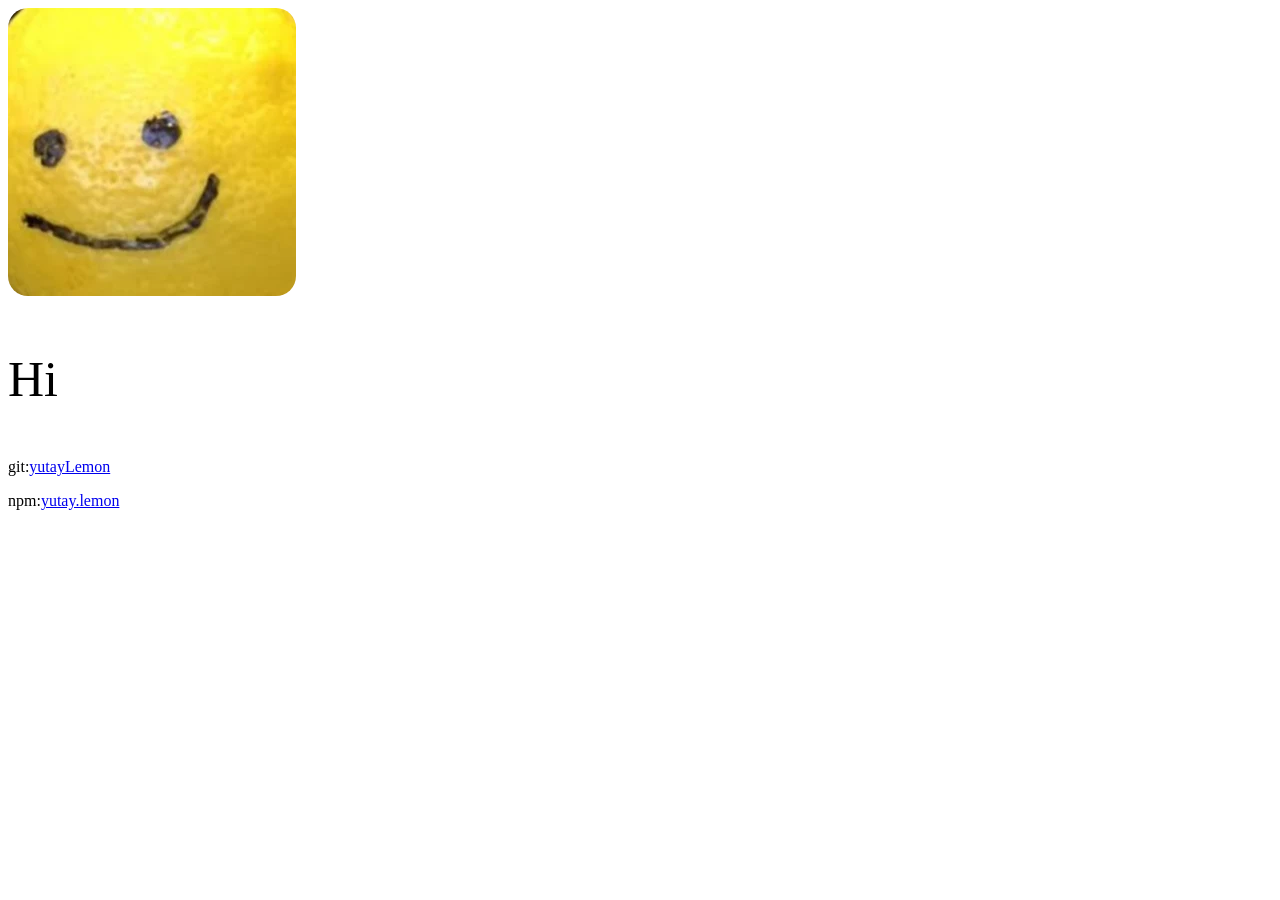
==== index.html @ edf60482 "hay" ====
<!DOCTYPE html>
<head>
<link rel="stylesheet" href="index.css">
</head>
<body>
<img src="lemon.png" class="lemonImg">
<p class="hi">Hi</p>
<p>git:<a href="https://github.com/yutayLemon">yutayLemon</a></p>
<p>npm:<a href="https://www.npmjs.com/~yutay.lemon">yutay.lemon</a></p>
<script src="index.js"></script>
</body>
---- index.css ----
.lemonImg{
    border-radius: 20px;
}

.hi{
    font-size: 50px;
}
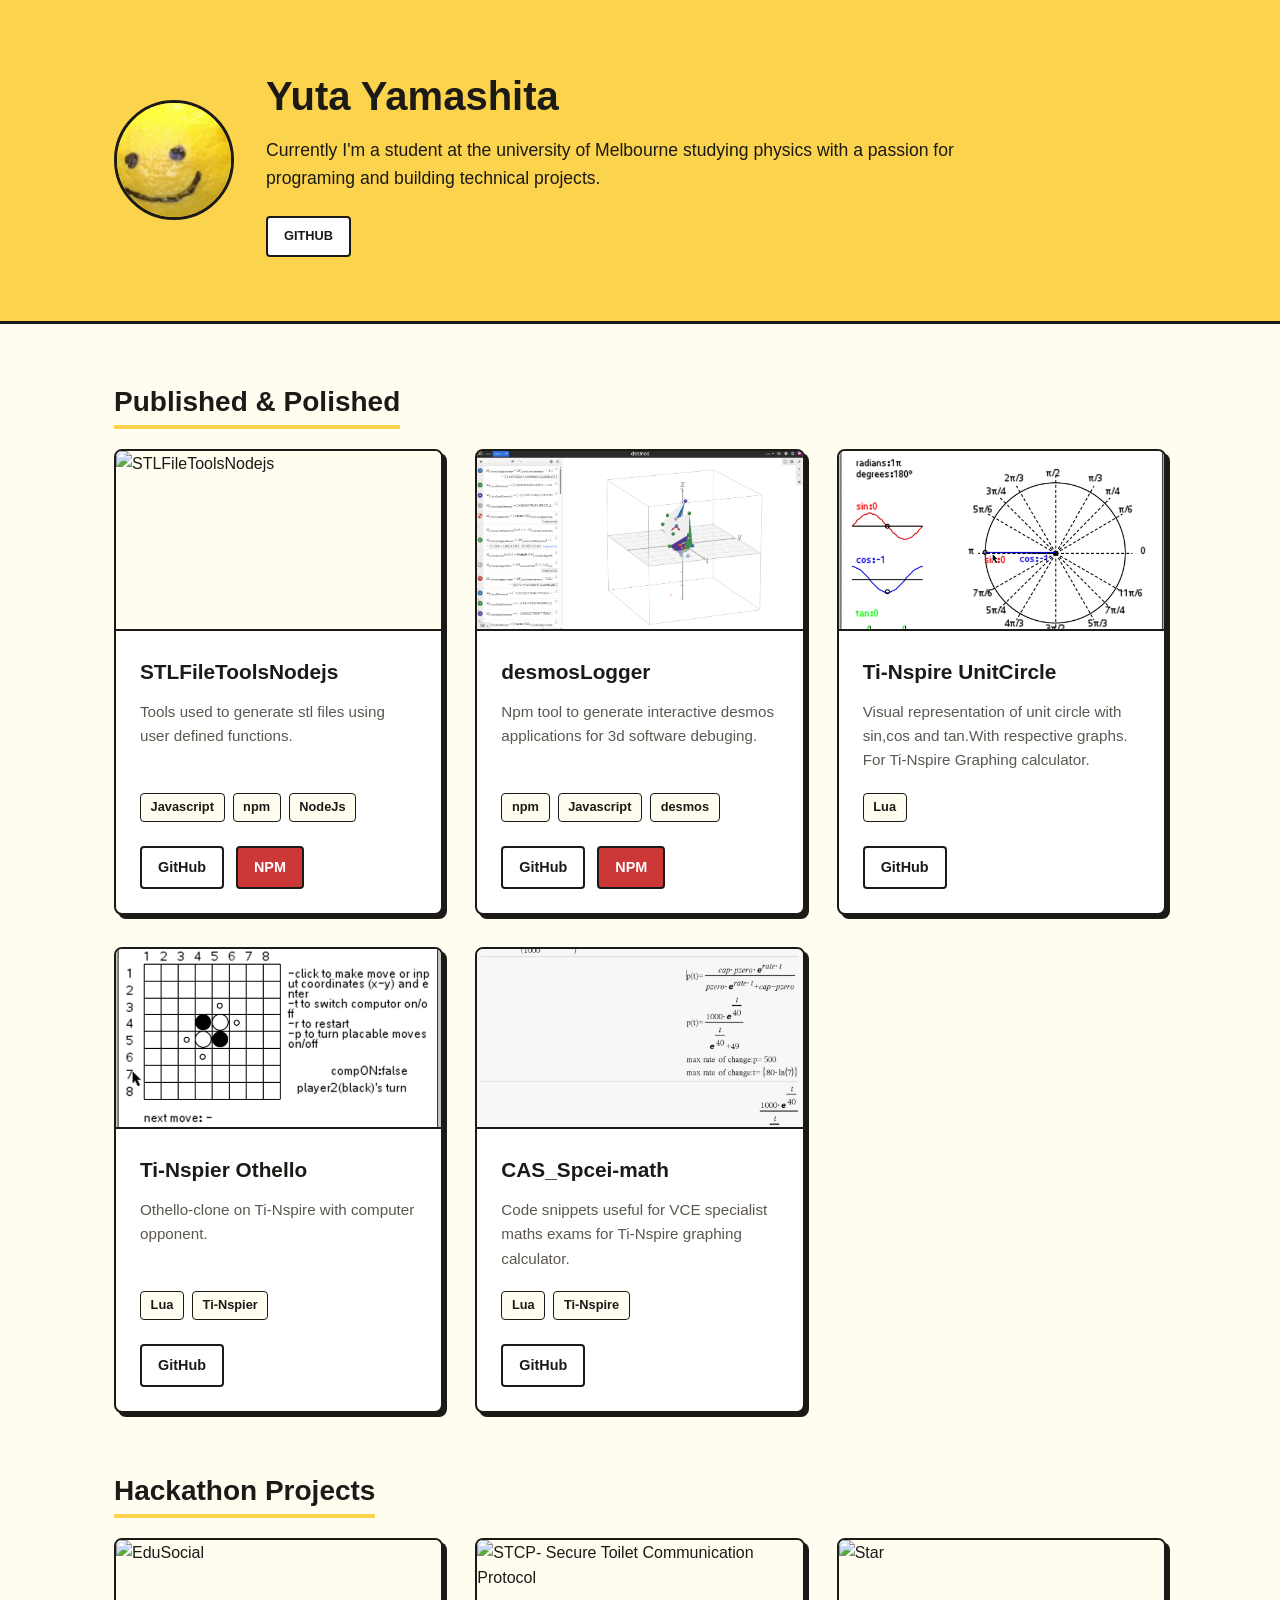
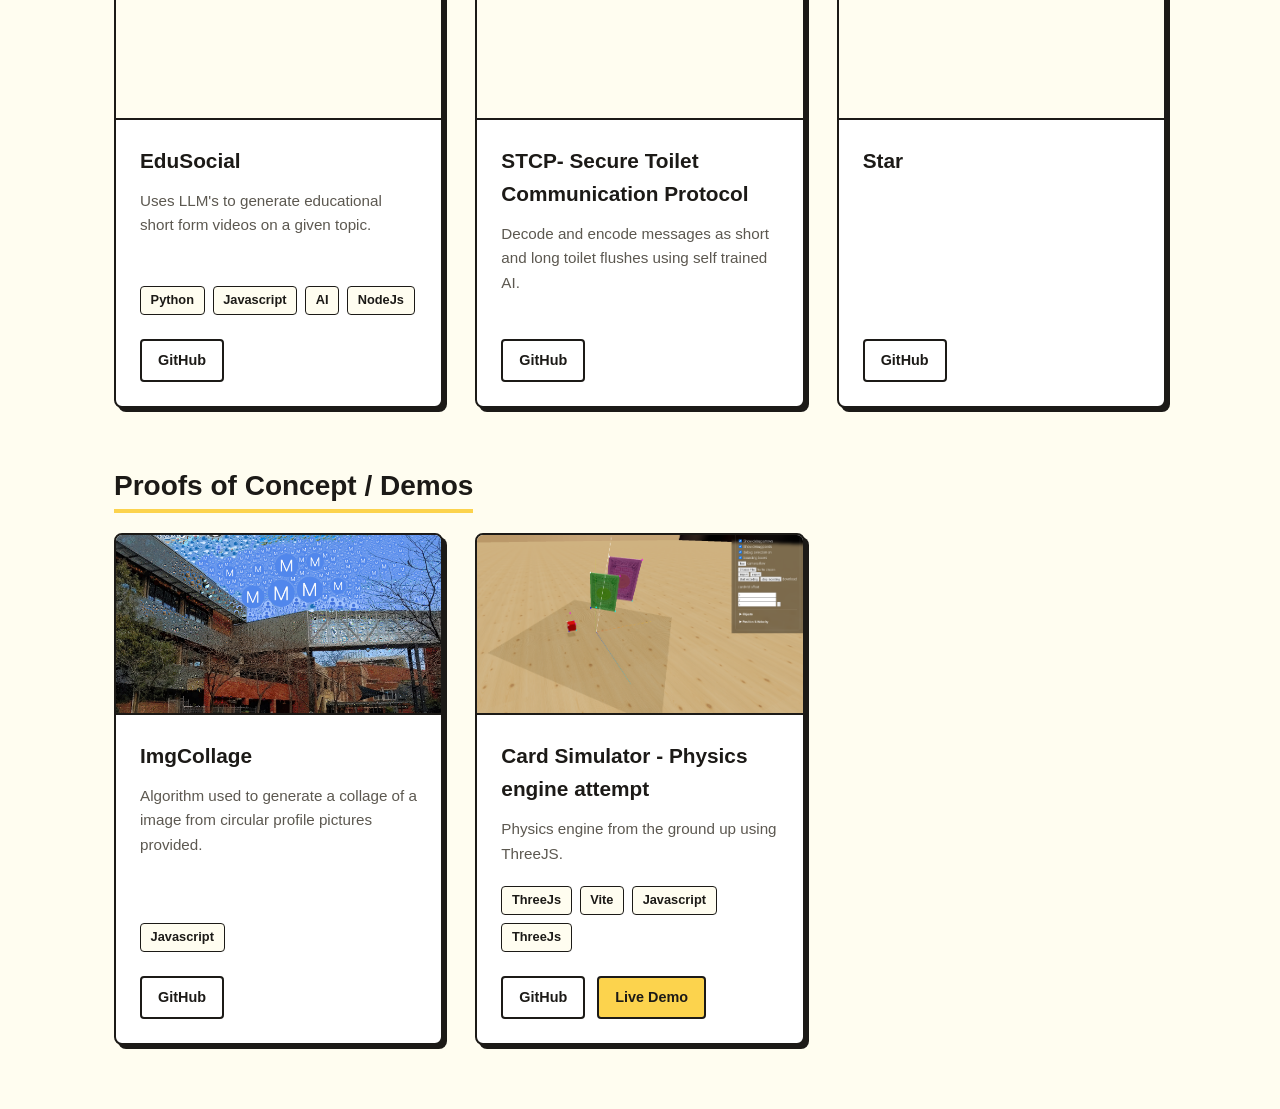
==== commit 1ca9ff52: "stuff" ====
--- a/index.html
+++ b/index.html
@@ -1,11 +1,108 @@
 <!DOCTYPE html>
+<html lang="en">
 <head>
-<link rel="stylesheet" href="index.css">
+    <meta charset="UTF-8">
+    <meta name="viewport" content="width=device-width, initial-scale=1.0">
+    <title>My Portfolio</title>
+    <link rel="stylesheet" href="styles.css">
 </head>
 <body>
-<img src="lemon.png" class="lemonImg">
-<p class="hi">Hi</p>
-<p>git:<a href="https://github.com/yutayLemon">yutayLemon</a></p>
-<p>npm:<a href="https://www.npmjs.com/~yutay.lemon">yutay.lemon</a></p>
-<script src="index.js"></script>
-</body>+
+    <!-- Intro / Profile Section -->
+    <header class="intro-section">
+        <div class="container header-container">
+            <img id="profile-pic" src="" alt="Profile Picture" class="profile-pic" style="display:none;">
+            <div class="profile-text">
+                <h1 id="profile-name">Loading...</h1>
+                <p id="profile-bio"></p>
+                <div id="social-links" class="social-links"></div>
+            </div>
+        </div>
+    </header>
+
+    <main class="container">
+        <!-- Published Section -->
+        <section class="project-group-section" id="group-published">
+            <h2>Published & Polished</h2>
+            <div class="project-grid" id="grid-published"></div>
+        </section>
+
+        <!-- Hackathons Section -->
+        <section class="project-group-section" id="group-hackathons">
+            <h2>Hackathon Projects</h2>
+            <div class="project-grid" id="grid-hackathons"></div>
+        </section>
+
+        <!-- Proof of Concept Section -->
+        <section class="project-group-section" id="group-poc">
+            <h2>Proofs of Concept / Demos</h2>
+            <div class="project-grid" id="grid-poc"></div>
+        </section>
+    </main>
+
+    <script>
+        fetch('./projects.json')
+            .then(res => res.json())
+            .then(data => {
+                // Populate Profile
+                document.title = `${data.profile.name} | Portfolio`;
+                document.getElementById('profile-name').innerText = data.profile.name;
+                document.getElementById('profile-bio').innerText = data.profile.bio;
+                
+                if(data.profile.profilePic) {
+                    const pic = document.getElementById('profile-pic');
+                    pic.src = data.profile.profilePic;
+                    pic.style.display = 'block';
+                }
+
+                // Populate Socials
+                const socialsContainer = document.getElementById('social-links');
+                Object.entries(data.profile.socials).forEach(([platform, url]) => {
+                    if (url && url !== '#') {
+                        const link = document.createElement('a');
+                        link.href = url;
+                        link.className = 'btn text-btn';
+                        link.target = '_blank';
+                        link.innerText = platform.toUpperCase();
+                        socialsContainer.appendChild(link);
+                    }
+                });
+const renderGrid = (gridId, projectList) => {
+    const grid = document.getElementById(gridId);
+    if(!projectList || projectList.length === 0) {
+        grid.parentElement.style.display = 'none';
+        return;
+    }
+    
+    projectList.forEach(proj => {
+        const techBadges = proj.technologies.map(t => `<span class="badge">${t}</span>`).join('');
+        
+        // 1. Generate conditional buttons based on existence of links
+        const demoBtn = proj.demoLink ? `<a href="${proj.demoLink}" target="_blank" class="btn primary-btn">Live Demo</a>` : '';
+        const npmBtn = proj.npmLink ? `<a href="${proj.npmLink}" target="_blank" class="btn npm-btn">NPM</a>` : '';
+        
+        const card = document.createElement('div');
+        card.className = 'project-card';
+        card.innerHTML = `
+            <img src="${proj.image || 'https://placeholder.pics/svg/500x300'}" alt="${proj.title}" class="project-img">
+            <div class="project-info">
+                <h3>${proj.title}</h3>
+                <p>${proj.description}</p>
+                <div class="tech-stack">${techBadges}</div>
+                <div class="project-actions">
+                    <a href="${proj.githubLink}" target="_blank" class="btn secondary-btn">GitHub</a>
+                    ${npmBtn}  ${demoBtn}
+                </div>
+            </div>
+        `;
+        grid.appendChild(card);
+    });
+};
+                renderGrid('grid-published', data.projects.published);
+                renderGrid('grid-hackathons', data.projects.hackathons);
+                renderGrid('grid-poc', data.projects.poc);
+            })
+            .catch(err => console.error("Error loading projects data:", err));
+    </script>
+</body>
+</html>
--- a/styles.css
+++ b/styles.css
@@ -0,0 +1,227 @@
+:root {
+    --bg-color: #FFFDF0;
+    --card-bg: #FFFFFF;
+    --text-main: #1C1A17;
+    --text-muted: #5C5850;
+    --primary-yellow: #FCD34D;
+    --accent-yellow-dark: #D97706;
+    --border-color: #E5E1D8;
+    --radius: 8px;
+}
+
+* {
+    box-sizing: border-box;
+    margin: 0;
+    padding: 0;
+}
+
+body {
+    background-color: var(--bg-color);
+    color: var(--text-main);
+    font-family: -apple-system, BlinkMacSystemFont, "Segoe UI", Roboto, Helvetica, Arial, sans-serif;
+    line-height: 1.6;
+    padding-bottom: 4rem;
+}
+
+.container {
+    max-width: 1100px;
+    margin: 0 auto;
+    padding: 0 1.5rem;
+}
+
+/* Header Section */
+.intro-section {
+    background-color: var(--primary-yellow);
+    padding: 4rem 0;
+    border-bottom: 3px solid var(--text-main);
+}
+
+.header-container {
+    display: flex;
+    align-items: center;
+    gap: 2rem;
+}
+
+.profile-pic {
+    width: 120px;
+    height: 120px;
+    border-radius: 50%;
+    object-fit: cover;
+    border: 3px solid var(--text-main);
+    background-color: var(--card-bg);
+}
+
+.profile-text h1 {
+    font-size: 2.5rem;
+    font-weight: 800;
+    margin-bottom: 0.5rem;
+}
+
+.profile-text p {
+    font-size: 1.1rem;
+    max-width: 700px;
+    color: var(--text-main);
+    margin-bottom: 1.5rem;
+}
+
+/* Dynamic Grids */
+.project-group-section {
+    margin-top: 3.5rem;
+}
+
+.project-group-section h2 {
+    font-size: 1.75rem;
+    font-weight: 700;
+    margin-bottom: 1.5rem;
+    position: relative;
+    display: inline-block;
+}
+
+.project-group-section h2::after {
+    content: '';
+    position: absolute;
+    bottom: -4px;
+    left: 0;
+    width: 100%;
+    height: 4px;
+    background-color: var(--primary-yellow);
+    z-index: -1;
+}
+
+.project-grid {
+    display: grid;
+    grid-template-columns: repeat(auto-fill, minmax(320px, 1fr));
+    gap: 2rem;
+}
+
+/* Project Cards */
+.project-card {
+    background: var(--card-bg);
+    border: 2px solid var(--text-main);
+    border-radius: var(--radius);
+    overflow: hidden;
+    display: flex;
+    flex-direction: column;
+    box-shadow: 4px 4px 0px var(--text-main);
+    transition: transform 0.2s ease, box-shadow 0.2s ease;
+}
+
+.project-card:hover {
+    transform: translate(-2px, -2px);
+    box-shadow: 6px 6px 0px var(--text-main);
+}
+
+.project-img {
+    width: 100%;
+    height: 180px;
+    object-fit: cover;
+    border-bottom: 2px solid var(--text-main);
+    background-color: var(--bg-color);
+}
+
+.project-info {
+    padding: 1.5rem;
+    display: flex;
+    flex-direction: column;
+    flex-grow: 1;
+}
+
+.project-info h3 {
+    font-size: 1.3rem;
+    margin-bottom: 0.75rem;
+}
+
+.project-info p {
+    color: var(--text-muted);
+    font-size: 0.95rem;
+    margin-bottom: 1.25rem;
+    flex-grow: 1;
+}
+
+.tech-stack {
+    display: flex;
+    flex-wrap: wrap;
+    gap: 0.5rem;
+    margin-bottom: 1.5rem;
+}
+
+.badge {
+    background-color: var(--bg-color);
+    border: 1px solid var(--text-main);
+    padding: 0.2rem 0.6rem;
+    font-size: 0.8rem;
+    font-weight: 600;
+    border-radius: 4px;
+}
+
+/* Buttons */
+.project-actions {
+    display: flex;
+    gap: 0.75rem;
+}
+
+.btn {
+    display: inline-flex;
+    align-items: center;
+    justify-content: center;
+    padding: 0.5rem 1rem;
+    font-weight: 700;
+    font-size: 0.9rem;
+    text-decoration: none;
+    border-radius: 4px;
+    border: 2px solid var(--text-main);
+    cursor: pointer;
+    transition: background-color 0.1s ease;
+}
+
+.primary-btn {
+    background-color: var(--primary-yellow);
+    color: var(--text-main);
+}
+
+.primary-btn:hover {
+    background-color: #f5c425;
+}
+
+.secondary-btn {
+    background-color: var(--card-bg);
+    color: var(--text-main);
+}
+
+.secondary-btn:hover {
+    background-color: var(--bg-color);
+}
+
+.social-links {
+    display: flex;
+    gap: 0.75rem;
+}
+
+.text-btn {
+    background: var(--card-bg);
+    color: var(--text-main);
+    font-size: 0.8rem;
+}
+
+.text-btn:hover {
+    background-color: var(--bg-color);
+}
+
+@media (max-width: 600px) {
+    .header-container {
+        flex-direction: column;
+        text-align: center;
+    }
+}
+
+/* NPM Specific Brand Button */
+.npm-btn {
+    background-color: #CB3837; /* NPM Red */
+    color: #FFFFFF;
+    border-color: var(--text-main);
+}
+
+.npm-btn:hover {
+    background-color: #A22C2B;
+    color: #FFFFFF;
+}
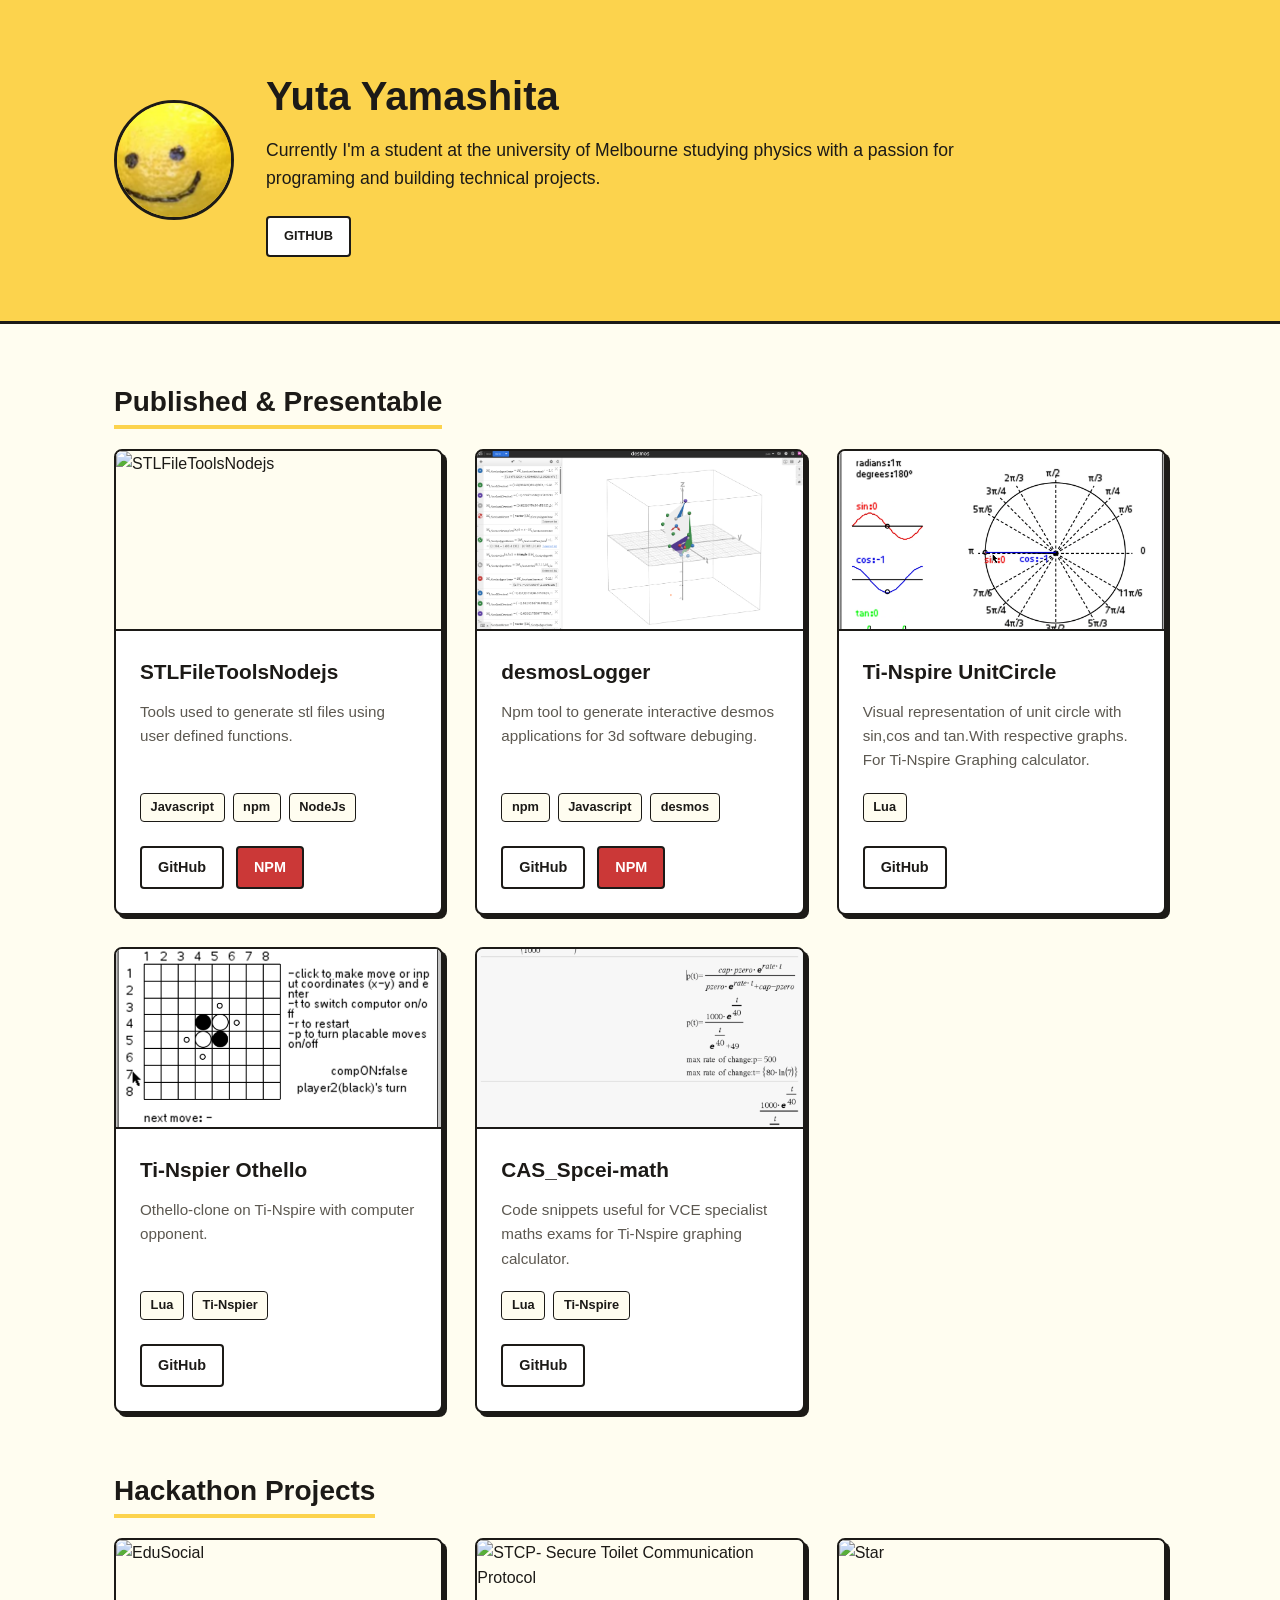
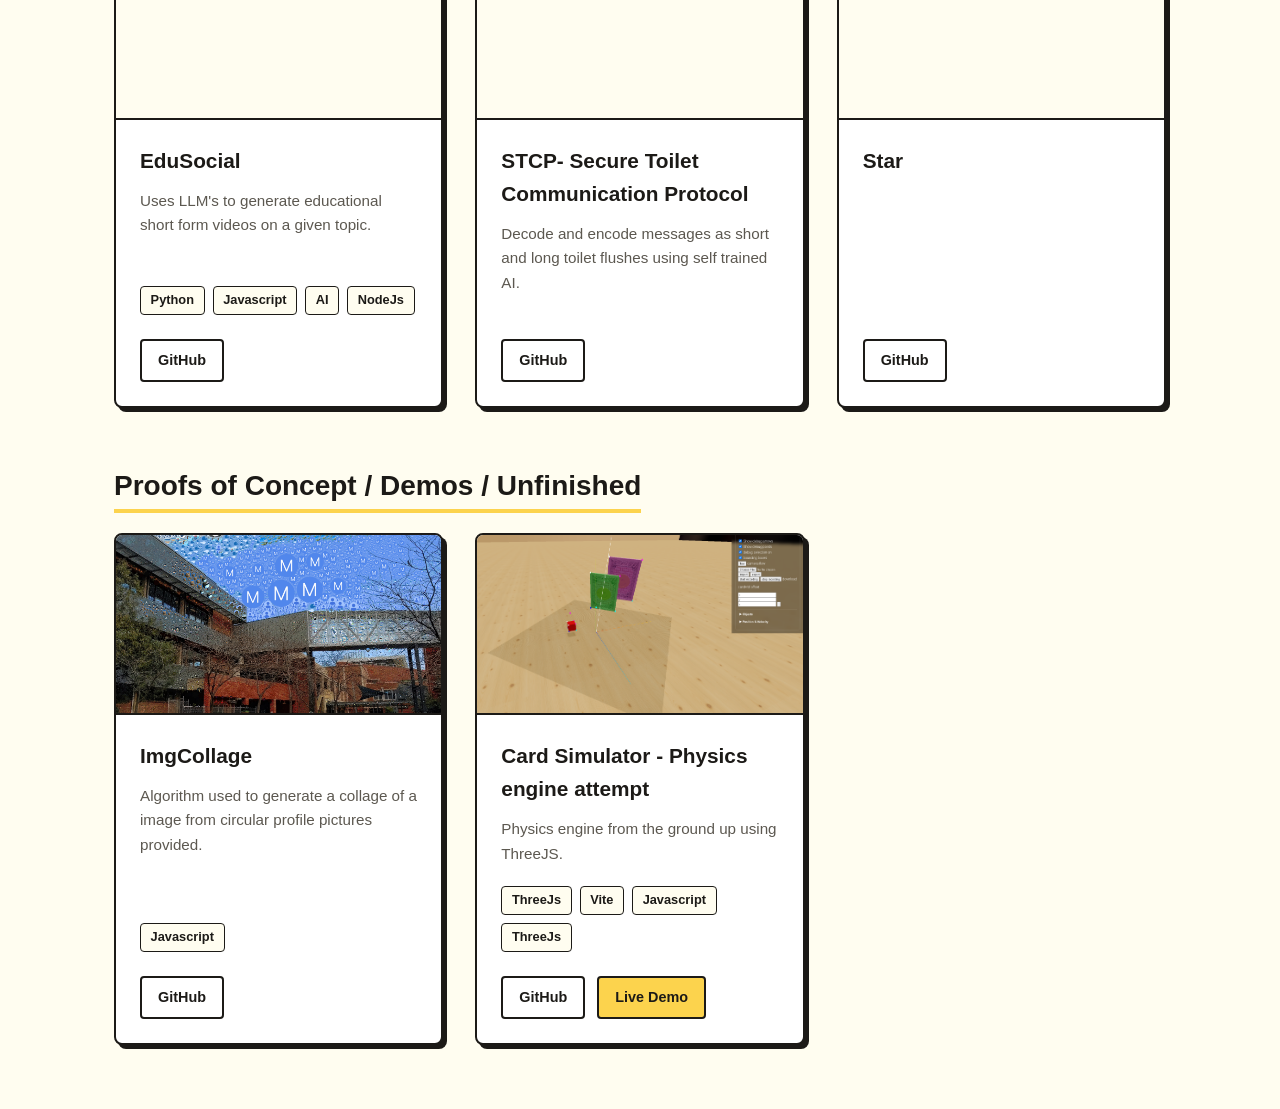
==== commit e1478419: "Update index.html" ====
--- a/index.html
+++ b/index.html
@@ -23,7 +23,7 @@
     <main class="container">
         <!-- Published Section -->
         <section class="project-group-section" id="group-published">
-            <h2>Published & Polished</h2>
+            <h2>Published & Presentable</h2>
             <div class="project-grid" id="grid-published"></div>
         </section>
 
@@ -35,7 +35,7 @@
 
         <!-- Proof of Concept Section -->
         <section class="project-group-section" id="group-poc">
-            <h2>Proofs of Concept / Demos</h2>
+            <h2>Proofs of Concept / Demos / Unfinished</h2>
             <div class="project-grid" id="grid-poc"></div>
         </section>
     </main>
@@ -105,4 +105,4 @@
             .catch(err => console.error("Error loading projects data:", err));
     </script>
 </body>
-</html>+</html>
